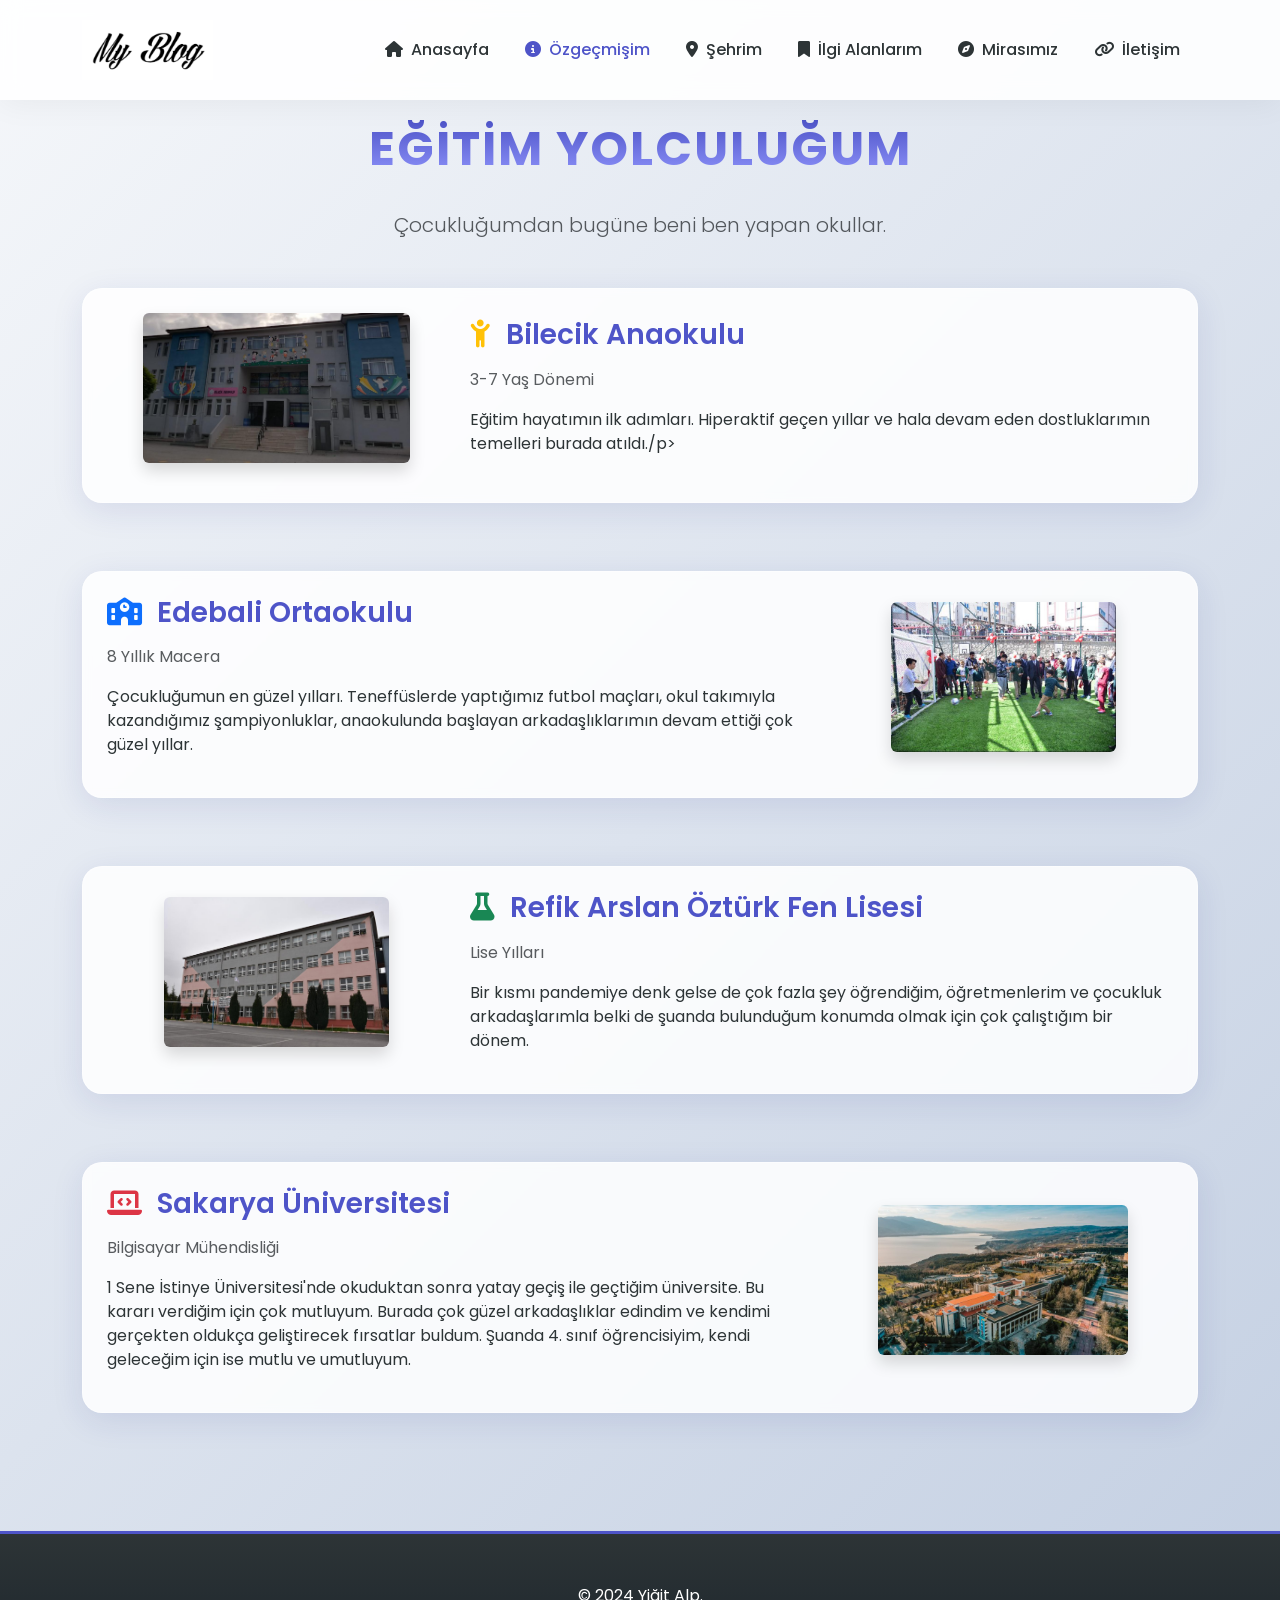
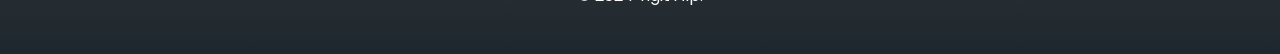
==== hakkimda.html @ c93e0693 "özgecmis kismi tamamlandi." ====
<!DOCTYPE html>
<html lang="tr">
<head>
    <meta charset="UTF-8">
    <meta name="viewport" content="width=device-width, initial-scale=1.0">
    <title>Özgeçmişim</title>
    <link href="https://cdn.jsdelivr.net/npm/bootstrap@5.3.0/dist/css/bootstrap.min.css" rel="stylesheet">
    <link rel="stylesheet" href="https://cdnjs.cloudflare.com/ajax/libs/font-awesome/6.5.2/css/all.min.css" />
    <link href="https://unpkg.com/aos@2.3.1/dist/aos.css" rel="stylesheet">
    <link rel="stylesheet" href="still.css">
</head>
<body>

    <nav class="navbar navbar-expand-lg fixed-top">
        <div class="container">
            <a class="navbar-brand" href="index.html"><img class="img-fluid logo" src="Resimler/logo2.png" alt=""></a>
            <button class="navbar-toggler" type="button" data-bs-toggle="collapse" data-bs-target="#navbarSupportedContent"><span class="navbar-toggler-icon"></span></button>
            <div class="collapse navbar-collapse" id="navbarSupportedContent">
                <ul class="navbar-nav ms-auto mb-2 mb-lg-0 align-items-center">
                    <li class="nav-item"><a class="nav-link" href="index.html"><i class="fa-solid fa-house me-1"></i> Anasayfa</a></li>
                    <li class="nav-item"><a class="nav-link active" href="hakkimda.html"><i class="fa-solid fa-circle-info me-1"></i> Özgeçmişim</a></li>
                    <li class="nav-item"><a class="nav-link" href="sehrim.html"><i class="fa-solid fa-location-dot me-1"></i> Şehrim</a></li>
                    <li class="nav-item"><a class="nav-link" href="ilgialanlarim.html"><i class="fa-solid fa-bookmark me-1"></i> İlgi Alanlarım</a></li>
                    <li class="nav-item"><a class="nav-link" href="mirasimiz.html"><i class="fa-solid fa-compass me-1"></i> Mirasımız</a></li>
                    <li class="nav-item"><a class="nav-link" href="iletisim.html"><i class="fa-solid fa-link me-1"></i> İletişim</a></li>
                </ul>
            </div>
        </div>
    </nav>

    <div class="container" style="margin-top: 120px;">
        <div class="text-center" data-aos="fade-down">
            <h1 class="sayfa-baslik">Eğitim Yolculuğum</h1>
            <p class="lead text-muted">Çocukluğumdan bugüne beni ben yapan okullar.</p>
        </div>

        <div class="row mt-5">
            <div class="col-12 mb-5" data-aos="fade-up">
                <div class="modern-card p-4">
                    <div class="row align-items-center">
                        <div class="col-md-4 text-center">
                            <img src="Resimler/bilecikanaokulu.png" class="img-fluid rounded shadow" alt="Anaokulu">
                        </div>
                        <div class="col-md-8">
                            <h3><i class="fa-solid fa-child-reaching text-warning me-2"></i> Bilecik Anaokulu</h3>
                            <p class="text-muted">3-7 Yaş Dönemi</p>
                            <p>Eğitim hayatımın ilk adımları. Hiperaktif geçen yıllar ve hala devam eden dostluklarımın temelleri burada atıldı./p>
                        </div>
                    </div>
                </div>
            </div>

            <div class="col-12 mb-5" data-aos="fade-up">
                <div class="modern-card p-4">
                    <div class="row align-items-center flex-row-reverse">
                        <div class="col-md-4 text-center">
                            <img src="Resimler/bilecikedebali.png" class="img-fluid rounded shadow" alt="Ortaokul">
                        </div>
                        <div class="col-md-8">
                            <h3><i class="fa-solid fa-school text-primary me-2"></i> Edebali Ortaokulu</h3>
                            <p class="text-muted">8 Yıllık Macera</p>
                            <p>Çocukluğumun en güzel yılları. Teneffüslerde yaptığımız futbol maçları, okul takımıyla kazandığımız şampiyonluklar, anaokulunda başlayan arkadaşlıklarımın devam ettiği çok güzel yıllar.</p>
                        </div>
                    </div>
                </div>
            </div>

            <div class="col-12 mb-5" data-aos="fade-up">
                <div class="modern-card p-4">
                    <div class="row align-items-center">
                        <div class="col-md-4 text-center">
                            <img src="Resimler/fenlisesi.png" class="img-fluid rounded shadow" alt="Lise">
                        </div>
                        <div class="col-md-8">
                            <h3><i class="fa-solid fa-flask text-success me-2"></i> Refik Arslan Öztürk Fen Lisesi</h3>
                            <p class="text-muted">Lise Yılları</p>
                            <p>Bir kısmı pandemiye denk gelse de çok fazla şey öğrendiğim, öğretmenlerim ve çocukluk arkadaşlarımla belki de şuanda bulunduğum konumda olmak için çok çalıştığım bir dönem.</p>
                        </div>
                    </div>
                </div>
            </div>

            <div class="col-12 mb-5" data-aos="fade-up">
                <div class="modern-card p-4">
                    <div class="row align-items-center flex-row-reverse">
                        <div class="col-md-4 text-center">
                            <img src="Resimler/sakaryaüniversitesi.png" class="img-fluid rounded shadow" alt="Üniversite">
                        </div>
                        <div class="col-md-8">
                            <h3><i class="fa-solid fa-laptop-code text-danger me-2"></i> Sakarya Üniversitesi</h3>
                            <p class="text-muted">Bilgisayar Mühendisliği</p>
                            <p>1 Sene İstinye Üniversitesi'nde okuduktan sonra yatay geçiş ile geçtiğim üniversite. Bu kararı verdiğim için çok mutluyum. Burada çok güzel arkadaşlıklar edindim ve kendimi gerçekten oldukça geliştirecek fırsatlar buldum. Şuanda 4. sınıf öğrencisiyim, kendi geleceğim için ise mutlu ve umutluyum.</p>
                        </div>
                    </div>
                </div>
            </div>
        </div>
    </div>

    <footer class="footer text-center">
        <p>&copy; 2024 Yiğit Alp.</p>
    </footer>

    <script src="https://cdn.jsdelivr.net/npm/bootstrap@5.3.0/dist/js/bootstrap.bundle.min.js"></script>
    <script src="https://unpkg.com/aos@2.3.1/dist/aos.js"></script>
    <script>AOS.init();</script>
</body>
</html>
---- still.css ----
@import url('https://fonts.googleapis.com/css2?family=Poppins:wght@300;400;600;700&display=swap');

:root {
    --primary-color: #4e54c8;
    --secondary-color: #8f94fb;
    --accent-color: #ff9f43;
    --text-dark: #2d3436;
    --text-light: #f5f6fa;
    --glass-bg: rgba(255, 255, 255, 0.85);
    --glass-border: rgba(255, 255, 255, 0.4);
}

* {
    box-sizing: border-box;
    margin: 0;
    padding: 0;
}

body {
    font-family: 'Poppins', sans-serif;
    background: linear-gradient(135deg, #f5f7fa 0%, #c3cfe2 100%);
    color: var(--text-dark);
    min-height: 100vh;
    overflow-x: hidden;
}

/* --- Navbar Tasarımı --- */
.navbar {
    background: rgba(255, 255, 255, 0.9) !important;
    backdrop-filter: blur(10px);
    box-shadow: 0 4px 30px rgba(0, 0, 0, 0.05);
    padding: 15px 0;
}

.navbar-brand img.logo {
    height: 60px;
    transition: transform 0.3s;
}

.navbar-brand:hover img.logo {
    transform: scale(1.05);
}

.nav-link {
    color: var(--text-dark) !important;
    font-weight: 500;
    margin: 0 10px;
    transition: all 0.3s ease;
    position: relative;
}

.nav-link:hover, .nav-link.active {
    color: var(--primary-color) !important;
}

.nav-link::after {
    content: '';
    position: absolute;
    width: 0;
    height: 2px;
    bottom: 0;
    left: 0;
    background-color: var(--primary-color);
    transition: width 0.3s;
}

.nav-link:hover::after {
    width: 100%;
}

.ayrac {
    color: #cbd5e0;
}

/* --- Hero & Başlıklar --- */
.ust-kisim {
    position: relative;
    padding-top: 100px; /* Navbar payı */
}

.sayfa-baslik {
    font-size: 3rem;
    font-weight: 700;
    background: -webkit-linear-gradient(var(--primary-color), var(--secondary-color)); 
    -webkit-background-clip: text; 
    background-clip: text;        
    -webkit-text-fill-color: transparent;
    margin-bottom: 2rem;
    text-transform: uppercase;
    letter-spacing: 2px;
}

.modern-card {
    background: var(--glass-bg);
    border: 1px solid var(--glass-border);
    border-radius: 20px;
    box-shadow: 0 8px 32px 0 rgba(31, 38, 135, 0.1);
    backdrop-filter: blur(4px);
    padding: 2rem;
    transition: transform 0.3s ease, box-shadow 0.3s ease;
    margin-bottom: 20px;
}

.modern-card:hover {
    transform: translateY(-10px);
    box-shadow: 0 15px 40px rgba(31, 38, 135, 0.2);
}

.modern-card img {
    border-radius: 15px;
    margin-bottom: 15px;
    max-height: 150px;
    object-fit: contain;
}

.modern-card h3, .modern-card h2 {
    color: var(--primary-color);
    font-weight: 600;
    margin-bottom: 1rem;
}

.timeline {
    position: relative;
    max-width: 1000px;
    margin: 50px auto;
}

.timeline::after {
    content: '';
    position: absolute;
    width: 4px;
    background-color: var(--primary-color);
    top: 0;
    bottom: 0;
    left: 50%;
    margin-left: -2px;
    border-radius: 2px;
}

.timeline-container {
    padding: 10px 40px;
    position: relative;
    background-color: inherit;
    width: 50%;
}

.timeline-container.left { left: 0; }
.timeline-container.right { left: 50%; }

.timeline-content {
    padding: 20px 30px;
    background: white;
    position: relative;
    border-radius: 15px;
    box-shadow: 0 5px 15px rgba(0,0,0,0.1);
}

.timeline-container::after {
    content: '';
    position: absolute;
    width: 20px;
    height: 20px;
    right: -10px;
    background-color: white;
    border: 4px solid var(--accent-color);
    top: 20px;
    border-radius: 50%;
    z-index: 1;
}

.timeline-container.right::after {
    left: -10px;
}

@media screen and (max-width: 768px) {
    .timeline::after { left: 31px; }
    .timeline-container { width: 100%; padding-left: 70px; padding-right: 25px; }
    .timeline-container.right { left: 0%; }
    .timeline-container::after { left: 21px; }
    .nav-item .ayrac { display: none; }
}

/* --- Slogan (Yazı Görünürlüğü) --- */
.slogan-text {
    text-shadow: 2px 2px 10px rgba(0, 0, 0, 0.9), 0px 0px 5px rgba(0, 0, 0, 0.8);
    letter-spacing: 1px;
}

/* --- Footer --- */
.footer {
    background: linear-gradient(to top, #1e272e, #2d3436);
    color: white;
    padding: 50px 0 30px;
    margin-top: 50px;
    border-top: 3px solid var(--primary-color);
}

.social-icons a {
    display: inline-block;
    width: 50px;
    height: 50px;
    background: rgba(255, 255, 255, 0.05);
    border-radius: 50%;
    margin: 0 10px;
    text-decoration: none;
    transition: all 0.4s ease;
    border: 1px solid rgba(255, 255, 255, 0.1);
}

.social-icons a i {
    font-size: 20px;
    line-height: 50px;
    color: #f5f6fa;
    margin: 0;
    transition: all 0.4s ease;
}

.social-icons a:hover {
    background: var(--accent-color);
    transform: translateY(-8px);
    border-color: var(--accent-color);
    box-shadow: 0 10px 20px rgba(255, 159, 67, 0.4);
}

.social-icons a:hover i {
    color: white;
}


/* --- Slider & Galeri --- */
.slider-container {
    position: relative;
    max-width: 800px;
    margin: auto;
    border-radius: 20px;
    overflow: hidden;
    box-shadow: 0 20px 50px rgba(0,0,0,0.3);
}

.slide-image {
    width: 100%;
    height: 400px;
    object-fit: cover;
}

.prev, .next {
    cursor: pointer;
    position: absolute;
    top: 50%;
    width: auto;
    padding: 16px;
    margin-top: -22px;
    color: white;
    font-weight: bold;
    font-size: 18px;
    transition: 0.6s ease;
    background-color: rgba(0,0,0,0.3);
    border-radius: 3px;
    user-select: none;
    text-decoration: none;
}

.next { right: 0; }
.prev:hover, .next:hover { background-color: rgba(0,0,0,0.8); }

.slide-text {
    position: absolute;
    bottom: 0;
    background: rgba(0, 0, 0, 0.6);
    color: #f1f1f1;
    width: 100%;
    padding: 10px;
    text-align: center;
    font-size: 18px;
}

/* --- Genel Butonlar --- */
.btn-custom {
    background: linear-gradient(45deg, var(--accent-color), #ff7e5f);
    border: none;
    color: white;
    padding: 10px 30px;
    border-radius: 30px;
    font-weight: 600;
    box-shadow: 0 5px 15px rgba(255, 159, 67, 0.4);
    transition: all 0.3s;
}

.btn-custom:hover {
    transform: scale(1.05);
    box-shadow: 0 8px 20px rgba(255, 159, 67, 0.6);
    color: white;
}
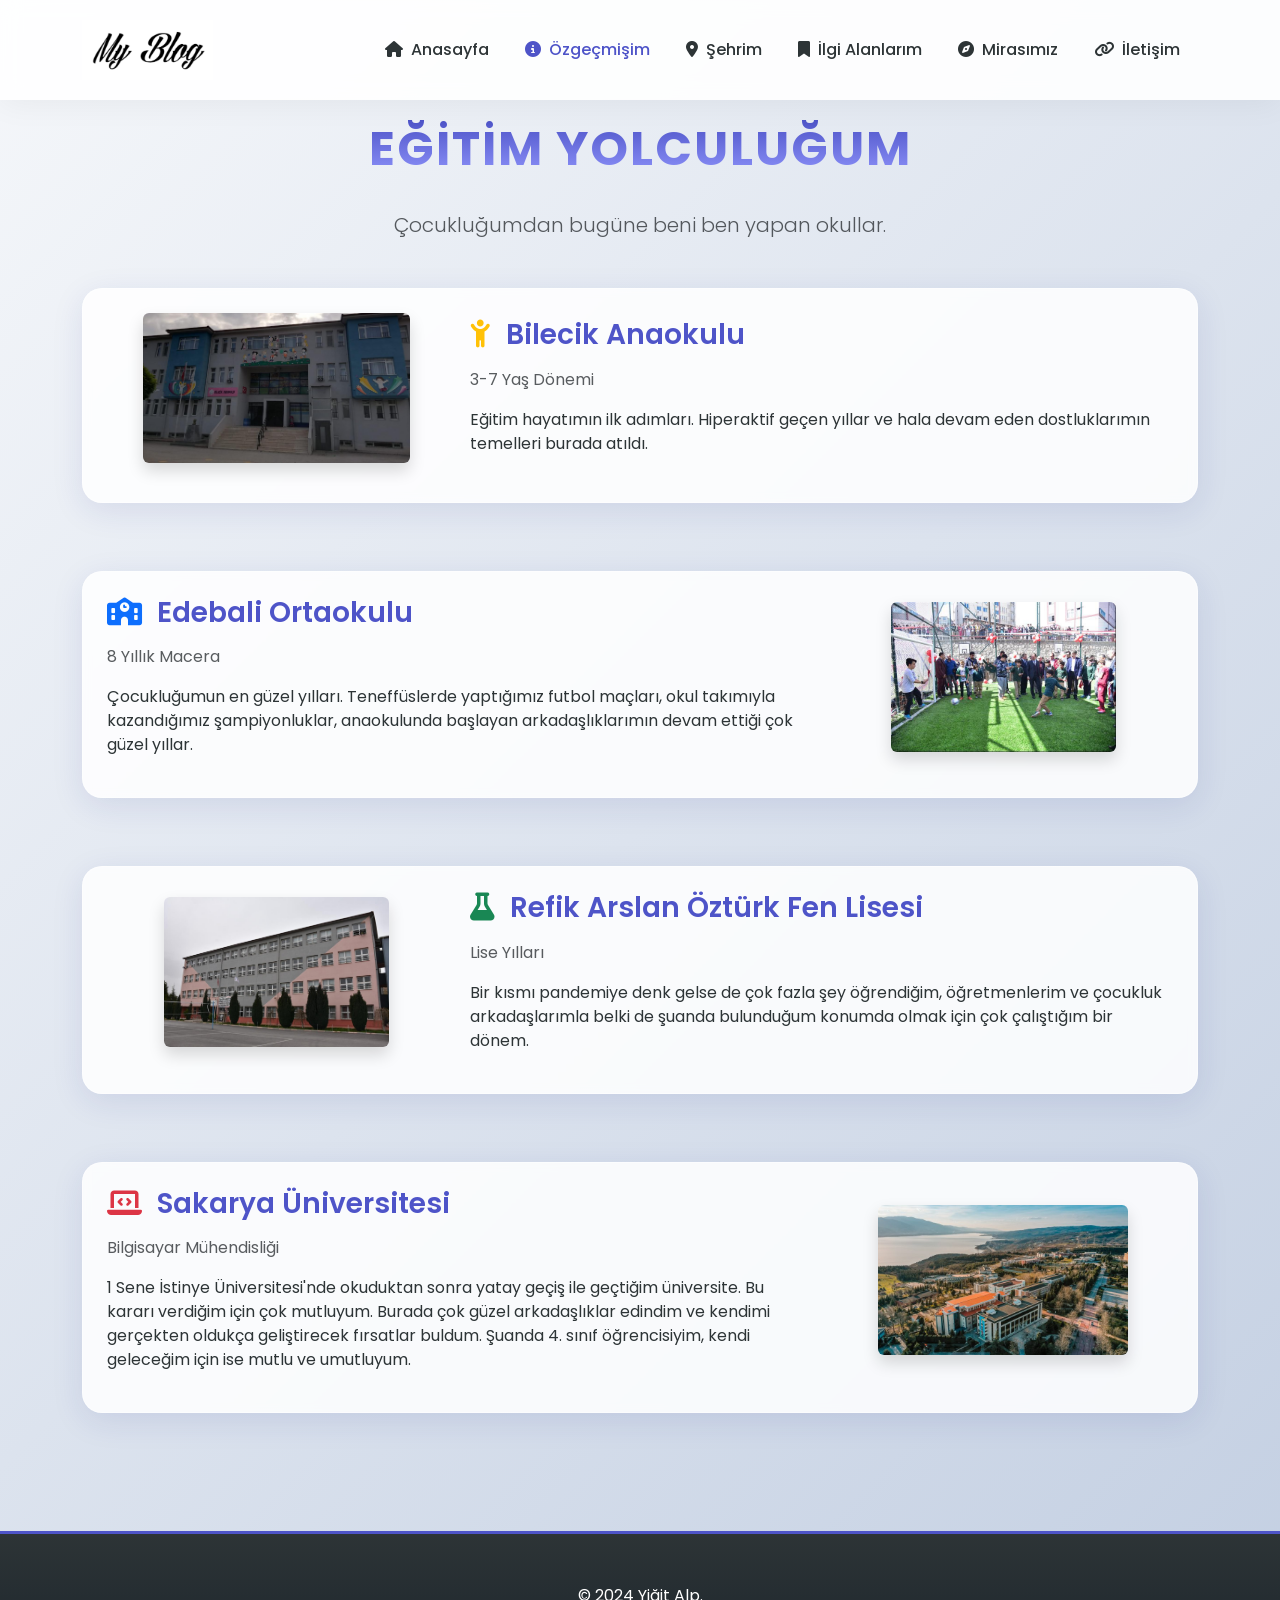
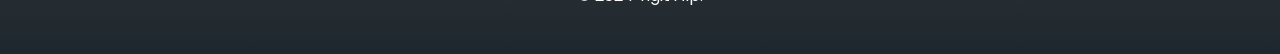
==== commit 382dac08: "düzenleme" ====
--- a/hakkimda.html
+++ b/hakkimda.html
@@ -11,31 +11,33 @@
 </head>
 <body>
 
-    <nav class="navbar navbar-expand-lg fixed-top">
-        <div class="container">
-            <a class="navbar-brand" href="index.html"><img class="img-fluid logo" src="Resimler/logo2.png" alt=""></a>
-            <button class="navbar-toggler" type="button" data-bs-toggle="collapse" data-bs-target="#navbarSupportedContent"><span class="navbar-toggler-icon"></span></button>
-            <div class="collapse navbar-collapse" id="navbarSupportedContent">
-                <ul class="navbar-nav ms-auto mb-2 mb-lg-0 align-items-center">
-                    <li class="nav-item"><a class="nav-link" href="index.html"><i class="fa-solid fa-house me-1"></i> Anasayfa</a></li>
-                    <li class="nav-item"><a class="nav-link active" href="hakkimda.html"><i class="fa-solid fa-circle-info me-1"></i> Özgeçmişim</a></li>
-                    <li class="nav-item"><a class="nav-link" href="sehrim.html"><i class="fa-solid fa-location-dot me-1"></i> Şehrim</a></li>
-                    <li class="nav-item"><a class="nav-link" href="ilgialanlarim.html"><i class="fa-solid fa-bookmark me-1"></i> İlgi Alanlarım</a></li>
-                    <li class="nav-item"><a class="nav-link" href="mirasimiz.html"><i class="fa-solid fa-compass me-1"></i> Mirasımız</a></li>
-                    <li class="nav-item"><a class="nav-link" href="iletisim.html"><i class="fa-solid fa-link me-1"></i> İletişim</a></li>
-                </ul>
+    <header>
+        <nav class="navbar navbar-expand-lg fixed-top">
+            <div class="container">
+                <a class="navbar-brand" href="index.html"><img class="img-fluid logo" src="Resimler/logo2.png" alt=""></a>
+                <button class="navbar-toggler" type="button" data-bs-toggle="collapse" data-bs-target="#navbarSupportedContent"><span class="navbar-toggler-icon"></span></button>
+                <div class="collapse navbar-collapse" id="navbarSupportedContent">
+                    <ul class="navbar-nav ms-auto mb-2 mb-lg-0 align-items-center">
+                        <li class="nav-item"><a class="nav-link" href="index.html"><i class="fa-solid fa-house me-1"></i> Anasayfa</a></li>
+                        <li class="nav-item"><a class="nav-link active" href="hakkimda.html"><i class="fa-solid fa-circle-info me-1"></i> Özgeçmişim</a></li>
+                        <li class="nav-item"><a class="nav-link" href="sehrim.html"><i class="fa-solid fa-location-dot me-1"></i> Şehrim</a></li>
+                        <li class="nav-item"><a class="nav-link" href="ilgialanlarim.html"><i class="fa-solid fa-bookmark me-1"></i> İlgi Alanlarım</a></li>
+                        <li class="nav-item"><a class="nav-link" href="mirasimiz.html"><i class="fa-solid fa-compass me-1"></i> Mirasımız</a></li>
+                        <li class="nav-item"><a class="nav-link" href="iletisim.html"><i class="fa-solid fa-link me-1"></i> İletişim</a></li>
+                    </ul>
+                </div>
             </div>
-        </div>
-    </nav>
+        </nav>
+    </header>
 
-    <div class="container" style="margin-top: 120px;">
-        <div class="text-center" data-aos="fade-down">
+    <main class="container" style="margin-top: 120px;">
+        <section class="text-center" data-aos="fade-down">
             <h1 class="sayfa-baslik">Eğitim Yolculuğum</h1>
-            <p class="lead text-muted">Çocukluğumdan bugüne beni ben yapan okullar.</p>
-        </div>
+            <p class="lead text-muted">Çocukluğumdan bugüne beni ben yapan okullar. </p>
+        </section>
 
-        <div class="row mt-5">
-            <div class="col-12 mb-5" data-aos="fade-up">
+        <section class="row mt-5">
+            <article class="col-12 mb-5" data-aos="fade-up">
                 <div class="modern-card p-4">
                     <div class="row align-items-center">
                         <div class="col-md-4 text-center">
@@ -44,13 +46,13 @@
                         <div class="col-md-8">
                             <h3><i class="fa-solid fa-child-reaching text-warning me-2"></i> Bilecik Anaokulu</h3>
                             <p class="text-muted">3-7 Yaş Dönemi</p>
-                            <p>Eğitim hayatımın ilk adımları. Hiperaktif geçen yıllar ve hala devam eden dostluklarımın temelleri burada atıldı./p>
+                            <p>Eğitim hayatımın ilk adımları. Hiperaktif geçen yıllar ve hala devam eden dostluklarımın temelleri burada atıldı.</p>
                         </div>
                     </div>
                 </div>
-            </div>
+            </article>
 
-            <div class="col-12 mb-5" data-aos="fade-up">
+            <article class="col-12 mb-5" data-aos="fade-up">
                 <div class="modern-card p-4">
                     <div class="row align-items-center flex-row-reverse">
                         <div class="col-md-4 text-center">
@@ -63,9 +65,9 @@
                         </div>
                     </div>
                 </div>
-            </div>
+            </article>
 
-            <div class="col-12 mb-5" data-aos="fade-up">
+            <article class="col-12 mb-5" data-aos="fade-up">
                 <div class="modern-card p-4">
                     <div class="row align-items-center">
                         <div class="col-md-4 text-center">
@@ -78,9 +80,9 @@
                         </div>
                     </div>
                 </div>
-            </div>
+            </article>
 
-            <div class="col-12 mb-5" data-aos="fade-up">
+            <article class="col-12 mb-5" data-aos="fade-up">
                 <div class="modern-card p-4">
                     <div class="row align-items-center flex-row-reverse">
                         <div class="col-md-4 text-center">
@@ -93,9 +95,9 @@
                         </div>
                     </div>
                 </div>
-            </div>
-        </div>
-    </div>
+            </article>
+        </section>
+    </main>
 
     <footer class="footer text-center">
         <p>&copy; 2024 Yiğit Alp.</p>
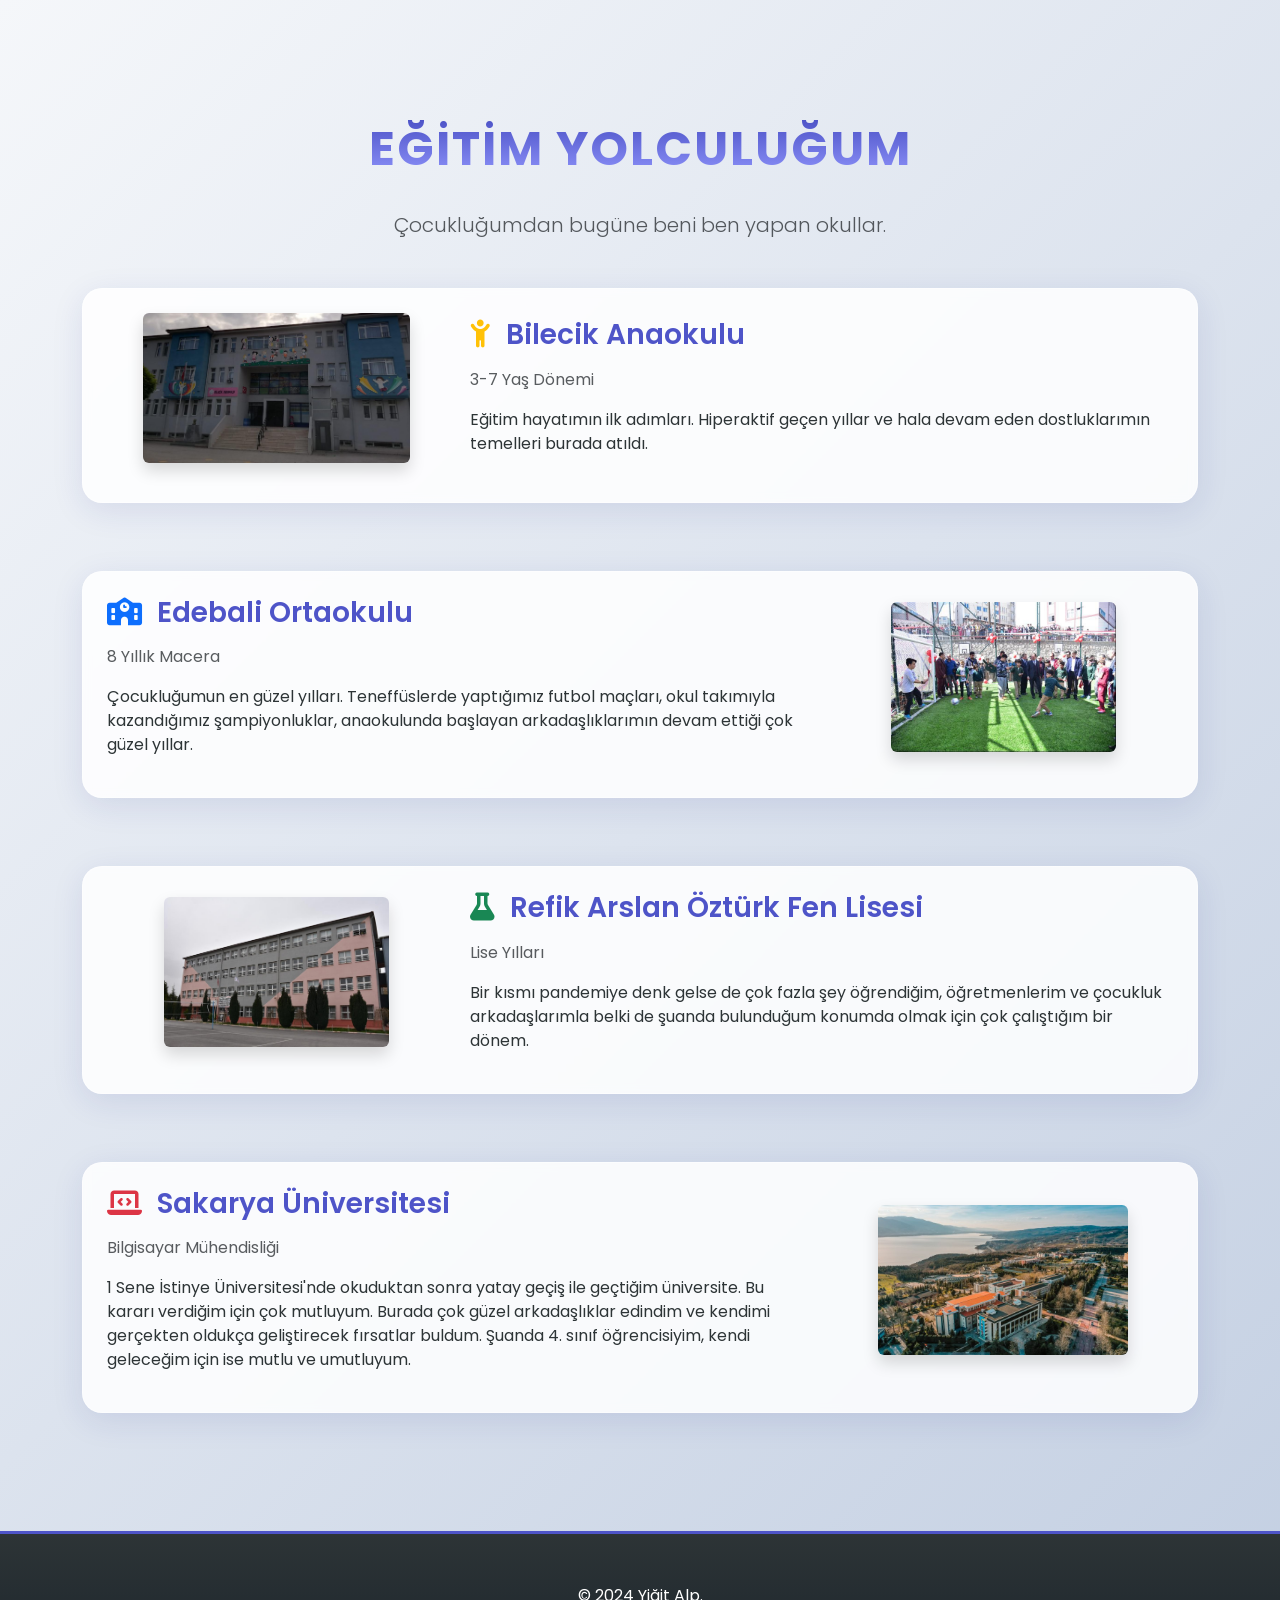
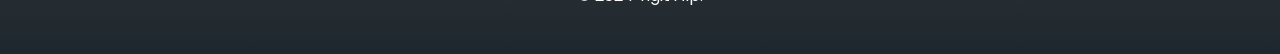
==== commit d6e91c0e: "kullanıcı girişi eklendi" ====
--- a/hakkimda.html
+++ b/hakkimda.html
@@ -11,24 +11,7 @@
 </head>
 <body>
 
-    <header>
-        <nav class="navbar navbar-expand-lg fixed-top">
-            <div class="container">
-                <a class="navbar-brand" href="index.html"><img class="img-fluid logo" src="Resimler/logo2.png" alt=""></a>
-                <button class="navbar-toggler" type="button" data-bs-toggle="collapse" data-bs-target="#navbarSupportedContent"><span class="navbar-toggler-icon"></span></button>
-                <div class="collapse navbar-collapse" id="navbarSupportedContent">
-                    <ul class="navbar-nav ms-auto mb-2 mb-lg-0 align-items-center">
-                        <li class="nav-item"><a class="nav-link" href="index.html"><i class="fa-solid fa-house me-1"></i> Anasayfa</a></li>
-                        <li class="nav-item"><a class="nav-link active" href="hakkimda.html"><i class="fa-solid fa-circle-info me-1"></i> Özgeçmişim</a></li>
-                        <li class="nav-item"><a class="nav-link" href="sehrim.html"><i class="fa-solid fa-location-dot me-1"></i> Şehrim</a></li>
-                        <li class="nav-item"><a class="nav-link" href="ilgialanlarim.html"><i class="fa-solid fa-bookmark me-1"></i> İlgi Alanlarım</a></li>
-                        <li class="nav-item"><a class="nav-link" href="mirasimiz.html"><i class="fa-solid fa-compass me-1"></i> Mirasımız</a></li>
-                        <li class="nav-item"><a class="nav-link" href="iletisim.html"><i class="fa-solid fa-link me-1"></i> İletişim</a></li>
-                    </ul>
-                </div>
-            </div>
-        </nav>
-    </header>
+<?php include 'navbar.php'; ?>
 
     <main class="container" style="margin-top: 120px;">
         <section class="text-center" data-aos="fade-down">
